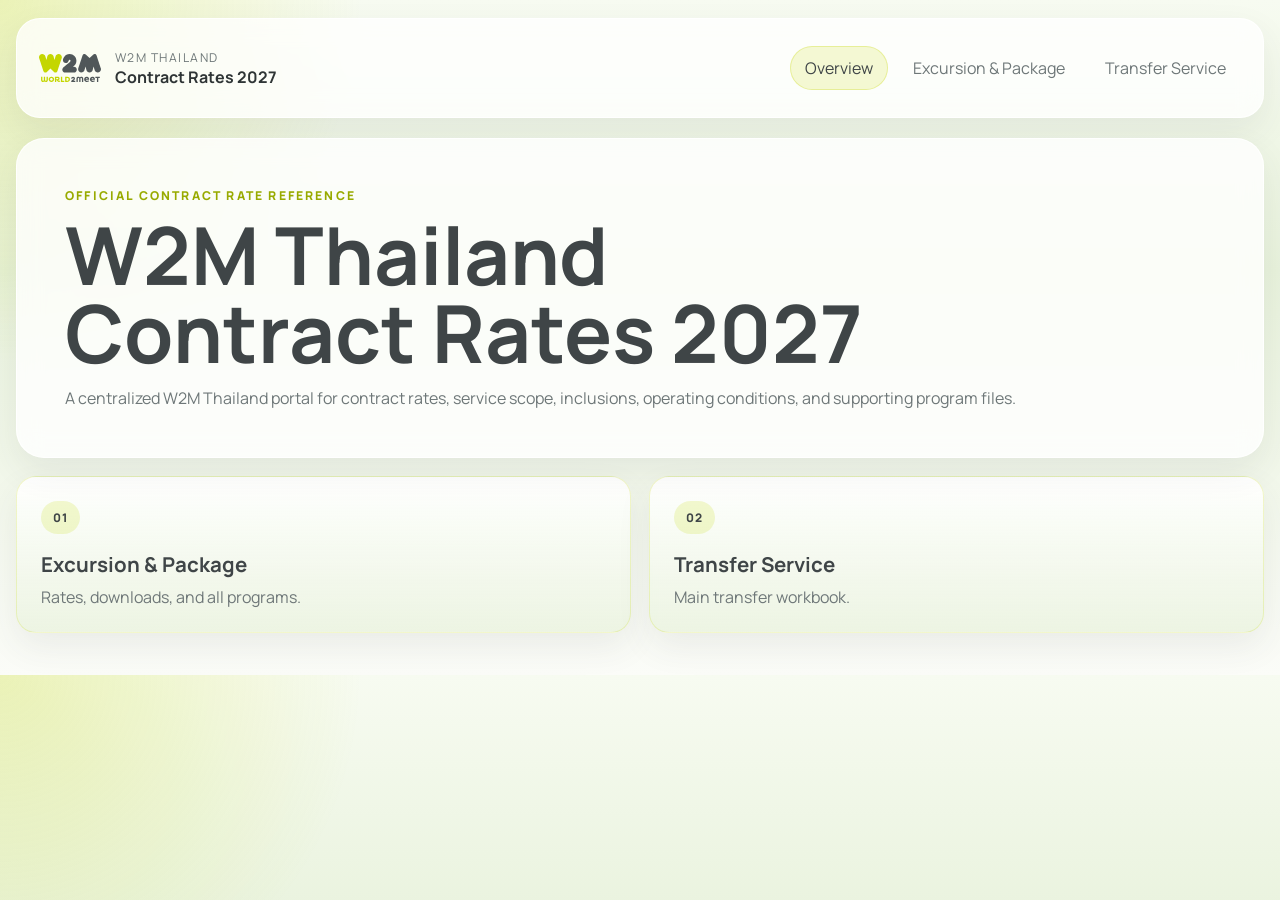
==== index.html @ 0bbbff73 "Add files via upload" ====
<!DOCTYPE html>
<html lang="en">
<head>
  <meta charset="UTF-8">
  <meta name="viewport" content="width=device-width, initial-scale=1.0">
  <title>W2M Thailand Portal 2027</title>
  <meta name="description" content="W2M Thailand 2027 reference portal.">
  <link rel="preconnect" href="https://fonts.googleapis.com">
  <link rel="preconnect" href="https://fonts.gstatic.com" crossorigin>
  <link href="https://fonts.googleapis.com/css2?family=Manrope:wght@400;500;600;700;800&display=swap" rel="stylesheet">
  <link rel="stylesheet" href="./styles.css">
</head>
<body data-page="overview">
  <div class="page-shell">
    <header class="topbar">
      <a class="brand" href="./index.html" aria-label="W2M Thailand portal home">
        <img class="brand-logo" src="./logo.svg" alt="W2M logo">
        <div>
          <span>W2M Thailand</span>
          <strong>Contract Rates 2027</strong>
        </div>
      </a>
      <nav class="site-nav" aria-label="Primary">
        <a class="is-active" href="./index.html">Overview</a>
        <a href="./excursion-package.html">Excursion &amp; Package</a>
        <a href="./transfer-service.html">Transfer Service</a>
      </nav>
    </header>

    <main>
      <section class="hero hero-compact">
        <p class="eyebrow">Official Contract Rate Reference</p>
        <h1>W2M Thailand Contract&nbsp;Rates&nbsp;2027</h1>
        <p class="hero-text hero-text-short">A centralized W2M Thailand portal for contract rates, service scope, inclusions, operating conditions, and supporting program files.</p>
      </section>

      <section class="overview-grid">
        <a class="overview-card" href="./excursion-package.html">
          <span class="pill">01</span>
          <h2>Excursion &amp; Package</h2>
          <p>Rates, downloads, and all programs.</p>
        </a>
        <a class="overview-card" href="./transfer-service.html">
          <span class="pill">02</span>
          <h2>Transfer Service</h2>
          <p>Main transfer workbook.</p>
        </a>
      </section>
    </main>
  </div>
</body>
</html>
---- styles.css ----
:root {
  --w2m-lime: #c4d600;
  --w2m-lime-soft: #e8f2dc;
  --w2m-gray: #505759;
  --w2m-gray-deep: #3f4547;
  --w2m-white: #ffffff;
  --w2m-ink: #2e3435;
  --w2m-muted: #6e7778;
  --w2m-line: rgba(80, 87, 89, 0.14);
  --shadow-lg: 0 24px 60px rgba(63, 69, 71, 0.14);
  --shadow-sm: 0 14px 34px rgba(63, 69, 71, 0.08);
  --radius-xl: 28px;
  --radius-lg: 20px;
  --radius-md: 14px;
}

* {
  box-sizing: border-box;
}

body {
  margin: 0;
  font-family: "Manrope", sans-serif;
  color: var(--w2m-ink);
  background:
    radial-gradient(circle at top left, rgba(196, 214, 0, 0.24), transparent 25%),
    linear-gradient(180deg, #f7fbf1 0%, var(--w2m-lime-soft) 40%, #fbfcf8 100%);
}

a {
  color: inherit;
  text-decoration: none;
}

.page-shell {
  width: min(1600px, calc(100% - 32px));
  margin: 18px auto 42px;
}

body[data-page="transfer"] .page-shell {
  width: min(1040px, calc(100% - 32px));
}

.topbar {
  display: flex;
  align-items: center;
  justify-content: space-between;
  gap: 20px;
  margin-bottom: 20px;
  padding: 18px 22px;
  border: 1px solid rgba(255, 255, 255, 0.9);
  border-radius: 24px;
  background: rgba(255, 255, 255, 0.78);
  box-shadow: var(--shadow-sm);
  backdrop-filter: blur(12px);
}

.brand {
  display: inline-flex;
  align-items: center;
  gap: 14px;
}

.brand-mark {
  display: inline-flex;
  align-items: center;
  justify-content: center;
  width: 52px;
  height: 52px;
  border-radius: 16px;
  background: linear-gradient(145deg, #dcec55, var(--w2m-lime));
  color: var(--w2m-gray-deep);
  font-weight: 800;
  letter-spacing: 0.04em;
}

.brand-logo {
  width: 62px;
  height: 62px;
  object-fit: contain;
}

.brand span,
.brand strong {
  display: block;
}

.brand div > span {
  font-size: 0.76rem;
  letter-spacing: 0.12em;
  text-transform: uppercase;
  color: var(--w2m-muted);
}

.brand strong {
  font-size: 1rem;
}

.site-nav {
  display: flex;
  flex-wrap: wrap;
  justify-content: flex-end;
  gap: 10px;
}

.site-nav a {
  padding: 10px 14px;
  border: 1px solid transparent;
  border-radius: 999px;
  color: var(--w2m-muted);
  background: transparent;
}

.site-nav a.is-active {
  color: var(--w2m-gray-deep);
  border-color: rgba(196, 214, 0, 0.28);
  background: rgba(196, 214, 0, 0.16);
}

.hero,
.page-hero,
.content-panel {
  border: 1px solid rgba(255, 255, 255, 0.92);
  border-radius: var(--radius-xl);
  background: rgba(255, 255, 255, 0.8);
  box-shadow: var(--shadow-sm);
  backdrop-filter: blur(12px);
}

.hero {
  padding: 48px;
}

.hero-compact h1 {
  max-width: 12ch;
  margin: 0;
  font-size: clamp(2.8rem, 7vw, 5rem);
  line-height: 0.98;
  color: var(--w2m-gray-deep);
}

.hero-text-short {
  margin: 14px 0 0;
  color: var(--w2m-muted);
  font-size: 1rem;
}

.eyebrow {
  margin: 0 0 12px;
  color: #98aa00;
  font-size: 0.76rem;
  font-weight: 800;
  letter-spacing: 0.18em;
  text-transform: uppercase;
}

.overview-grid {
  display: grid;
  grid-template-columns: repeat(2, minmax(0, 1fr));
  gap: 18px;
  margin-top: 18px;
}

.overview-card {
  padding: 24px;
  border: 1px solid rgba(196, 214, 0, 0.2);
  border-radius: var(--radius-lg);
  background: linear-gradient(180deg, rgba(255, 255, 255, 0.96), rgba(232, 242, 220, 0.74));
  box-shadow: var(--shadow-sm);
}

.overview-card h2,
.page-hero h1,
.program-group h3,
.file-card h3,
.program-card h3 {
  margin: 0;
}

.overview-card h2 {
  margin-top: 16px;
  font-size: 1.28rem;
  color: var(--w2m-gray-deep);
}

.overview-card p {
  margin: 8px 0 0;
  color: var(--w2m-muted);
}

.page-hero {
  display: flex;
  align-items: end;
  justify-content: space-between;
  gap: 24px;
  margin-bottom: 18px;
  padding: 28px;
}

.page-actions {
  display: flex;
  flex-wrap: wrap;
  gap: 10px;
}

body[data-page="excursion"] .page-actions {
  display: grid;
  grid-template-columns: 1fr;
  gap: 8px;
  width: 290px;
  justify-self: end;
}

body[data-page="excursion"] .page-actions .action-link {
  width: 100%;
  min-height: 38px;
  padding: 0 12px;
  justify-content: center;
  text-align: center;
  font-size: 0.9rem;
}

body[data-page="transfer"] .page-actions {
  display: grid;
  grid-template-columns: 1fr;
  gap: 8px;
  width: 290px;
  justify-self: end;
}

body[data-page="transfer"] .page-actions .action-link {
  width: 100%;
  min-height: 38px;
  padding: 0 12px;
  justify-content: center;
  text-align: center;
  font-size: 0.9rem;
}

body[data-page="transfer"] .page-hero h1 {
  white-space: nowrap;
}

.transfer-hero-copy {
  display: grid;
  gap: 10px;
}

.transfer-search-row {
  max-width: 520px;
}

.transfer-search-row span {
  font-size: 0.88rem;
}

body[data-page="transfer"] .rate-intro {
  align-items: start;
  display: block;
}

body[data-page="transfer"] .rate-intro .rate-meta:last-child h2 {
  font-size: 0.8rem;
  font-weight: 600;
  color: var(--w2m-muted);
}

body[data-page="transfer"] .rate-intro .rate-meta:last-child p {
  font-size: 0.74rem;
  line-height: 1.35;
  color: var(--w2m-muted);
  max-width: 30ch;
}

body[data-page="transfer"] .rate-intro .rate-meta:first-child h2 {
  white-space: nowrap;
  font-size: 1.1rem;
  font-weight: 800;
  color: var(--w2m-gray-deep);
}

body[data-page="transfer"] .rate-intro .rate-meta:first-child p {
  white-space: nowrap;
}

body[data-page="transfer"] .rate-inline-note {
  margin-top: 6px;
  font-size: 0.8rem;
  line-height: 1.35;
  color: var(--w2m-muted);
  white-space: nowrap;
}

body[data-page="transfer"] .rate-inline-note strong {
  font-weight: 700;
  color: var(--w2m-gray-deep);
}

.page-hero h1 {
  font-size: clamp(2rem, 5vw, 3.5rem);
  color: var(--w2m-gray-deep);
}

.page-summary {
  margin: 10px 0 0;
  color: var(--w2m-muted);
}

.content-panel {
  padding: 24px;
}

.notes-panel {
  margin-top: 18px;
  margin-bottom: 22px;
}

.note-block {
  padding: 0 0 18px;
}

.note-block h2 {
  margin: 0 0 10px;
  padding: 0;
  font-size: 0.84rem;
  font-weight: 800;
  letter-spacing: 0.02em;
  text-transform: uppercase;
  color: var(--w2m-gray-deep);
}

.note-lines {
  display: grid;
  gap: 8px;
}

.note-lines p {
  margin: 0;
  color: var(--w2m-ink);
  font-size: 0.8rem;
  line-height: 1.45;
}

.rate-intro {
  display: flex;
  align-items: start;
  justify-content: space-between;
  gap: 16px;
  margin-bottom: 18px;
}

.rate-meta h2 {
  margin: 0;
  font-size: 1.25rem;
  color: var(--w2m-gray-deep);
}

.rate-meta p {
  margin: 6px 0 0;
  color: var(--w2m-muted);
}

.rate-section {
  margin-top: 18px;
  padding-top: 18px;
  border-top: 1px solid rgba(80, 87, 89, 0.08);
}

.rate-section:first-of-type {
  margin-top: 0;
  padding-top: 0;
  border-top: 0;
}

.rate-section-header {
  display: flex;
  align-items: center;
  justify-content: space-between;
  gap: 12px;
  margin-bottom: 12px;
}

.rate-section-header h3 {
  margin: 0;
  font-size: 1.05rem;
  color: var(--w2m-gray-deep);
}

.rate-table-wrap {
  overflow-x: auto;
  border: 1px solid rgba(196, 214, 0, 0.16);
  border-radius: 16px;
  background: rgba(255, 255, 255, 0.88);
}

.rate-table {
  width: 100%;
  border-collapse: collapse;
  min-width: 920px;
  table-layout: fixed;
}

.rate-table th,
.rate-table td {
  padding: 11px 12px;
  border-bottom: 1px solid rgba(80, 87, 89, 0.08);
  text-align: left;
  vertical-align: top;
}

.rate-table th {
  position: sticky;
  top: 0;
  z-index: 1;
  font-size: 0.8rem;
  font-weight: 800;
  letter-spacing: 0.04em;
  text-transform: uppercase;
  color: var(--w2m-gray-deep);
  background: linear-gradient(180deg, #f7fbef, #edf5df);
}

.rate-table td {
  font-size: 0.88rem;
  line-height: 1.45;
  word-break: break-word;
}

.rate-table th.col-code,
.rate-table td.col-code {
  position: sticky;
  left: 0;
  z-index: 2;
  background: #f9fbf5;
}

.rate-table th.col-code {
  z-index: 4;
  background: linear-gradient(180deg, #f7fbef, #edf5df);
}

.rate-table th.col-price,
.rate-table td.col-price,
.rate-table th.col-rate,
.rate-table td.col-rate {
  text-align: right;
  font-variant-numeric: tabular-nums;
}

.rate-table th.col-duration,
.rate-table td.col-duration,
.rate-table th.col-meal,
.rate-table td.col-meal,
.rate-table th.col-vehicle,
.rate-table td.col-vehicle {
  white-space: nowrap;
}

.rate-table td.col-program,
.rate-table th.col-program {
  text-align: center;
}

.rate-table th.col-description,
.rate-table td.col-description {
  font-size: 0.82rem;
}

.rate-table.excursion-table th.col-code,
.rate-table.excursion-table td.col-code {
  width: 12%;
}

.rate-table.excursion-table th.col-description,
.rate-table.excursion-table td.col-description {
  width: 42%;
  font-size: 0.82rem;
  white-space: nowrap;
  overflow: hidden;
  text-overflow: ellipsis;
}

.rate-table.excursion-table th.col-price,
.rate-table.excursion-table td.col-price {
  width: 5.5%;
  white-space: nowrap;
}

.rate-table.excursion-table th.col-duration,
.rate-table.excursion-table td.col-duration {
  width: 7%;
  white-space: nowrap;
}

.rate-table.excursion-table th.col-meal,
.rate-table.excursion-table td.col-meal {
  width: 7%;
  white-space: nowrap;
}

.rate-table.excursion-table th.col-program,
.rate-table.excursion-table td.col-program {
  width: 9%;
  white-space: nowrap;
}

.rate-table.excursion-table td.col-code {
  white-space: nowrap;
}

.rate-table.excursion-table td.col-program .inline-link {
  min-height: 30px;
  padding: 0 8px;
  font-size: 0.76rem;
}

.rate-table.excursion-table th.col-program,
.rate-table.excursion-table td.col-program {
  text-align: right;
}

.rate-table.excursion-table td.col-duration,
.rate-table.excursion-table td.col-meal,
.rate-table.excursion-table td.col-program,
.rate-table.excursion-table td.col-price {
  font-size: 0.8rem;
}

.rate-table.excursion-table td.col-description,
.rate-table.excursion-table td.col-code,
.rate-table.excursion-table td.col-duration,
.rate-table.excursion-table td.col-meal,
.rate-table.excursion-table td.col-program,
.rate-table.excursion-table td.col-price {
  vertical-align: middle;
}

.rate-table.excursion-table th.col-description,
.rate-table.excursion-table th.col-code,
.rate-table.excursion-table th.col-duration,
.rate-table.excursion-table th.col-meal,
.rate-table.excursion-table th.col-program,
.rate-table.excursion-table th.col-price {
  vertical-align: middle;
}

.rate-table.transfer-table th.col-code,
.rate-table.transfer-table td.col-code {
  width: 15%;
  white-space: nowrap;
}

.rate-table.transfer-table th.col-description,
.rate-table.transfer-table td.col-description {
  width: 50%;
  font-size: 0.8rem;
}

.rate-table.transfer-table th.col-vehicle,
.rate-table.transfer-table td.col-vehicle {
  width: 15%;
  font-size: 0.8rem;
  white-space: nowrap;
}

.rate-table.transfer-table th.col-price,
.rate-table.transfer-table td.col-price {
  width: 12%;
  white-space: nowrap;
}

.rate-table.transfer-table th,
.rate-table.transfer-table td {
  padding: 7px 8px;
}

.rate-table.transfer-table td {
  font-size: 0.8rem;
  line-height: 1.32;
}

.rate-table.transfer-table th {
  font-size: 0.76rem;
}

.rate-table.transfer-table td.col-code,
.rate-table.transfer-table td.col-description,
.rate-table.transfer-table td.col-vehicle,
.rate-table.transfer-table td.col-price {
  vertical-align: middle;
}

.rate-table.transfer-table .pill {
  font-size: 0.72rem;
}

.rate-table tr:last-child td {
  border-bottom: 0;
}

.rate-table tbody tr:hover {
  background: rgba(196, 214, 0, 0.08);
}

.table-note {
  margin: 10px 0 0;
  color: var(--w2m-muted);
  font-size: 0.88rem;
}

.inline-link {
  display: inline-flex;
  align-items: center;
  justify-content: center;
  min-height: 32px;
  padding: 0 10px;
  border: 1px solid rgba(196, 214, 0, 0.22);
  border-radius: 999px;
  background: rgba(196, 214, 0, 0.12);
  color: var(--w2m-gray-deep);
  font-size: 0.82rem;
  font-weight: 700;
  white-space: nowrap;
}

.terms-panel {
  margin-top: 24px;
  padding-top: 22px;
  border-top: 1px solid rgba(80, 87, 89, 0.08);
}

.terms-panel h2 {
  margin: 0 0 12px;
  font-size: 1.18rem;
  color: var(--w2m-gray-deep);
}

.terms-list {
  display: grid;
  gap: 12px;
}

.terms-item {
  border: 1px solid rgba(196, 214, 0, 0.18);
  border-radius: 16px;
  background: linear-gradient(180deg, rgba(255, 255, 255, 0.96), rgba(232, 242, 220, 0.58));
}

.terms-item summary {
  cursor: pointer;
  list-style: none;
  padding: 16px 18px;
  font-weight: 800;
  color: var(--w2m-gray-deep);
}

.terms-item summary::-webkit-details-marker {
  display: none;
}

.terms-item p {
  margin: 0;
  padding: 0 18px 18px;
  color: var(--w2m-muted);
  line-height: 1.65;
}

.card-grid {
  display: grid;
  grid-template-columns: repeat(auto-fit, minmax(280px, 1fr));
  gap: 16px;
}

.file-card,
.program-card {
  display: flex;
  flex-direction: column;
  gap: 14px;
  padding: 22px;
  border: 1px solid rgba(196, 214, 0, 0.18);
  border-radius: var(--radius-lg);
  background: linear-gradient(180deg, rgba(255, 255, 255, 0.98), rgba(232, 242, 220, 0.68));
}

.file-card p,
.program-card p,
.program-count,
.muted {
  color: var(--w2m-muted);
}

.file-meta,
.program-group-header {
  display: flex;
  align-items: center;
  justify-content: space-between;
  gap: 12px;
}

.pill {
  display: inline-flex;
  align-items: center;
  padding: 8px 12px;
  border-radius: 999px;
  background: rgba(196, 214, 0, 0.18);
  color: var(--w2m-gray-deep);
  font-size: 0.74rem;
  font-weight: 800;
  letter-spacing: 0.08em;
  text-transform: uppercase;
}

.card-actions {
  display: flex;
  flex-wrap: wrap;
  gap: 10px;
  margin-top: auto;
}

.action-link {
  display: inline-flex;
  align-items: center;
  justify-content: center;
  min-height: 40px;
  padding: 0 16px;
  border: 1px solid var(--w2m-line);
  border-radius: 999px;
  background: var(--w2m-white);
  font-weight: 700;
}

.action-link.primary {
  border-color: transparent;
  background: linear-gradient(135deg, #f6ffd3, var(--w2m-lime));
  color: var(--w2m-gray-deep);
}

.program-groups {
  display: grid;
  gap: 16px;
}

.program-group {
  padding: 22px;
  border: 1px solid rgba(196, 214, 0, 0.18);
  border-radius: var(--radius-lg);
  background: linear-gradient(180deg, rgba(232, 242, 220, 0.58), rgba(255, 255, 255, 0.98));
}

.program-list {
  display: grid;
  grid-template-columns: repeat(auto-fit, minmax(280px, 1fr));
  gap: 14px;
  margin-top: 14px;
}

.search-field {
  display: grid;
  gap: 8px;
  min-width: min(100%, 320px);
  font-weight: 700;
}

.search-field span {
  font-size: 0.88rem;
}

.search-field input {
  min-height: 46px;
  padding: 0 14px;
  border: 1px solid var(--w2m-line);
  border-radius: var(--radius-md);
  font: inherit;
  color: var(--w2m-ink);
  background: var(--w2m-white);
}

.empty-state {
  padding: 24px;
  border: 1px dashed var(--w2m-line);
  border-radius: var(--radius-lg);
  text-align: center;
  color: var(--w2m-muted);
}

@media (max-width: 960px) {
  .topbar,
  .page-hero {
    display: grid;
  }

  .site-nav {
    justify-content: start;
  }

  .overview-grid {
    grid-template-columns: 1fr;
  }

  .rate-intro {
    display: grid;
  }

  .page-actions {
    order: 3;
  }
}

@media (max-width: 640px) {
  .page-shell {
    width: min(100% - 20px, 1180px);
    margin: 10px auto 28px;
  }

  .topbar,
  .hero,
  .page-hero,
  .content-panel {
    padding: 18px;
    border-radius: 22px;
  }

  .hero-compact h1 {
    max-width: none;
  }

  .card-grid,
  .program-list {
    grid-template-columns: 1fr;
  }
}
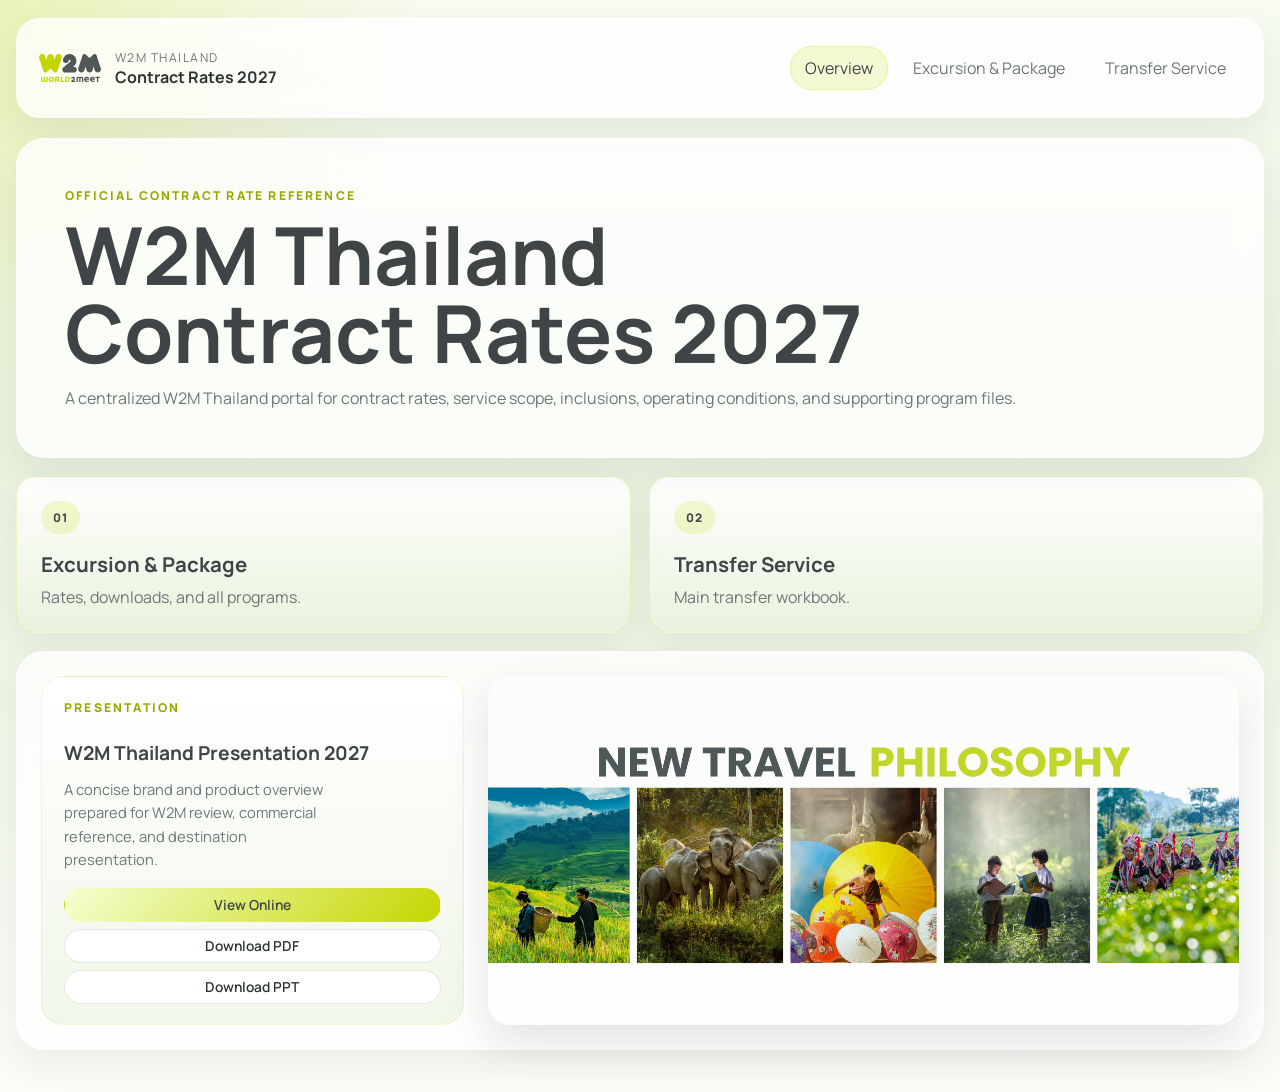
==== commit 37397f73: "Add files via upload Update W2M Thailand Contract Rates 2027 website" ====
--- a/index.html
+++ b/index.html
@@ -3,8 +3,14 @@
 <head>
   <meta charset="UTF-8">
   <meta name="viewport" content="width=device-width, initial-scale=1.0">
-  <title>W2M Thailand Portal 2027</title>
-  <meta name="description" content="W2M Thailand 2027 reference portal.">
+  <title>W2M Thailand Contract Rates 2027</title>
+  <meta name="description" content="W2M Thailand Contract Rates 2027.">
+  <meta property="og:type" content="website">
+  <meta property="og:title" content="W2M Thailand Contract Rates 2027">
+  <meta property="og:description" content="W2M Thailand Contract Rates 2027.">
+  <meta name="twitter:card" content="summary">
+  <meta name="twitter:title" content="W2M Thailand Contract Rates 2027">
+  <meta name="twitter:description" content="W2M Thailand Contract Rates 2027.">
   <link rel="preconnect" href="https://fonts.googleapis.com">
   <link rel="preconnect" href="https://fonts.gstatic.com" crossorigin>
   <link href="https://fonts.googleapis.com/css2?family=Manrope:wght@400;500;600;700;800&display=swap" rel="stylesheet">
@@ -46,6 +52,20 @@
           <p>Main transfer workbook.</p>
         </a>
       </section>
+
+      <footer class="overview-footer">
+        <section class="overview-footer-presentation">
+          <p class="eyebrow">Presentation</p>
+          <h3>W2M Thailand Presentation 2027</h3>
+          <p class="overview-footer-summary">A concise brand and product overview prepared for W2M review, commercial reference, and destination presentation.</p>
+          <div class="overview-footer-actions">
+            <a class="action-link primary" href="./W2M Thailand PRESENTATION 2027 Updated.pdf" target="_blank" rel="noreferrer">View Online</a>
+            <a class="action-link" href="./W2M Thailand PRESENTATION 2027 Updated.pdf" download>Download PDF</a>
+            <a class="action-link" href="./W2M Thailand PRESENTATION 2027 Updated.pptx" download>Download PPT</a>
+          </div>
+        </section>
+        <img class="overview-footer-image" src="./W2M Cover.png" alt="W2M Thailand cover">
+      </footer>
     </main>
   </div>
 </body>
--- a/styles.css
+++ b/styles.css
@@ -161,6 +161,68 @@
   margin-top: 18px;
 }
 
+.overview-footer {
+  display: grid;
+  grid-template-columns: minmax(300px, 0.72fr) minmax(0, 1.28fr);
+  align-items: stretch;
+  gap: 24px;
+  margin-top: 18px;
+  padding: 24px;
+  border: 1px solid rgba(255, 255, 255, 0.92);
+  border-radius: var(--radius-xl);
+  background: rgba(255, 255, 255, 0.78);
+  box-shadow: var(--shadow-sm);
+  backdrop-filter: blur(12px);
+}
+
+.overview-footer-image {
+  width: 100%;
+  height: 100%;
+  min-height: 260px;
+  border-radius: 22px;
+  object-fit: cover;
+  box-shadow: 0 18px 42px rgba(63, 69, 71, 0.14);
+}
+
+.overview-footer-presentation {
+  display: flex;
+  flex-direction: column;
+  gap: 12px;
+  padding: 22px 22px 20px;
+  border: 1px solid rgba(196, 214, 0, 0.18);
+  border-radius: 22px;
+  background: linear-gradient(180deg, rgba(255, 255, 255, 0.98), rgba(232, 242, 220, 0.62));
+  justify-content: center;
+}
+
+.overview-footer-presentation h3 {
+  margin: 0;
+  font-size: 1.2rem;
+  color: var(--w2m-gray-deep);
+}
+
+.overview-footer-summary {
+  margin: 0;
+  color: var(--w2m-muted);
+  font-size: 0.92rem;
+  line-height: 1.6;
+  max-width: 30ch;
+}
+
+.overview-footer-actions {
+  display: grid;
+  gap: 7px;
+  margin-top: 4px;
+}
+
+.overview-footer-actions .action-link {
+  min-height: 34px;
+  padding: 0 14px;
+  justify-content: center;
+  font-size: 0.86rem;
+  font-weight: 600;
+}
+
 .overview-card {
   padding: 24px;
   border: 1px solid rgba(196, 214, 0, 0.2);
@@ -478,45 +540,43 @@
   white-space: nowrap;
   overflow: hidden;
   text-overflow: ellipsis;
+  border-right: 1px solid rgba(80, 87, 89, 0.14);
 }
 
 .rate-table.excursion-table th.col-price,
 .rate-table.excursion-table td.col-price {
   width: 5.5%;
   white-space: nowrap;
+  border-right: 1px solid rgba(80, 87, 89, 0.1);
 }
 
 .rate-table.excursion-table th.col-duration,
 .rate-table.excursion-table td.col-duration {
   width: 7%;
   white-space: nowrap;
+  border-right: 1px solid rgba(80, 87, 89, 0.12);
 }
 
 .rate-table.excursion-table th.col-meal,
 .rate-table.excursion-table td.col-meal {
   width: 7%;
   white-space: nowrap;
+  border-right: 1px solid rgba(80, 87, 89, 0.14);
 }
 
 .rate-table.excursion-table th.col-program,
 .rate-table.excursion-table td.col-program {
-  width: 9%;
+  width: 11%;
   white-space: nowrap;
 }
 
 .rate-table.excursion-table td.col-code {
   white-space: nowrap;
-}
-
-.rate-table.excursion-table td.col-program .inline-link {
-  min-height: 30px;
-  padding: 0 8px;
-  font-size: 0.76rem;
 }
 
 .rate-table.excursion-table th.col-program,
 .rate-table.excursion-table td.col-program {
-  text-align: right;
+  text-align: center;
 }
 
 .rate-table.excursion-table td.col-duration,
@@ -524,6 +584,17 @@
 .rate-table.excursion-table td.col-program,
 .rate-table.excursion-table td.col-price {
   font-size: 0.8rem;
+}
+
+.rate-table.excursion-table thead th.col-description,
+.rate-table.excursion-table thead th.col-price,
+.rate-table.excursion-table thead th.col-duration,
+.rate-table.excursion-table thead th.col-meal,
+.rate-table.excursion-table tbody td.col-description,
+.rate-table.excursion-table tbody td.col-price,
+.rate-table.excursion-table tbody td.col-duration,
+.rate-table.excursion-table tbody td.col-meal {
+  box-shadow: inset -1px 0 0 rgba(255, 255, 255, 0.28);
 }
 
 .rate-table.excursion-table td.col-description,
@@ -621,6 +692,24 @@
   font-size: 0.82rem;
   font-weight: 700;
   white-space: nowrap;
+}
+
+.inline-link.secondary {
+  background: rgba(255, 255, 255, 0.94);
+}
+
+.inline-actions {
+  display: flex;
+  align-items: center;
+  justify-content: center;
+  gap: 6px;
+  flex-wrap: nowrap;
+}
+
+.inline-actions .inline-link {
+  min-height: 28px;
+  padding: 0 8px;
+  font-size: 0.7rem;
 }
 
 .terms-panel {
@@ -797,6 +886,11 @@
     grid-template-columns: 1fr;
   }
 
+  .overview-footer {
+    grid-template-columns: 1fr;
+    display: grid;
+  }
+
   .rate-intro {
     display: grid;
   }
@@ -815,7 +909,8 @@
   .topbar,
   .hero,
   .page-hero,
-  .content-panel {
+  .content-panel,
+  .overview-footer {
     padding: 18px;
     border-radius: 22px;
   }
